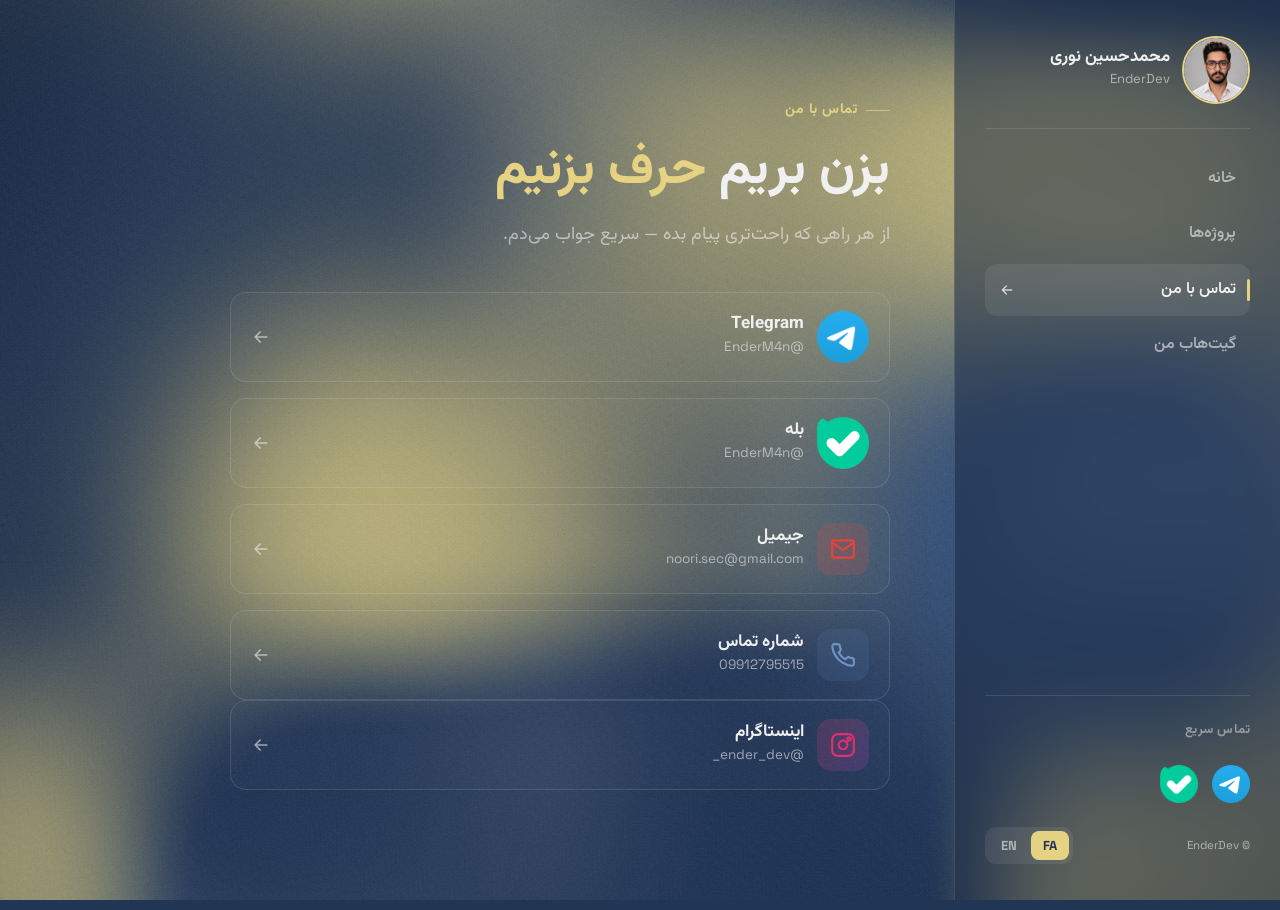
==== Contact.html @ 425d68c8 "Add files via upload" ====
<!DOCTYPE html>
<html lang="fa" dir="rtl">
<head>
<meta charset="UTF-8" />
<meta name="viewport" content="width=device-width, initial-scale=1.0" />
<meta name="author" content="Mohammad Hossein Nouri" />
<meta name="theme-color" content="#213555" />
<title>تماس با من — EnderDev</title>
<link rel="preconnect" href="https://fonts.googleapis.com" />
<link rel="preconnect" href="https://fonts.gstatic.com" crossorigin />
<link href="https://fonts.googleapis.com/css2?family=Manrope:wght@400;500;600;700&family=Space+Grotesk:wght@400;500;600;700&family=Vazirmatn:wght@300;400;500;600;700;800&display=swap" rel="stylesheet" />
<link rel="stylesheet" href="styles.css" />
</head>
<body>
<canvas id="projects-bg" aria-hidden="true"></canvas>
<div class="bg-glow"></div>

<button class="rail-fab" aria-label="menu">
  <svg viewBox="0 0 24 24" fill="none" stroke="currentColor" stroke-width="2"><path d="M4 7h16M4 12h16M4 17h16" stroke-linecap="round"/></svg>
  <span class="t" data-fa="منو" data-en="Menu">منو</span>
</button>
<div class="scrim"></div>

<div class="layout">

  <!-- ===== SIDE RAIL : right for FA, left for EN ===== -->
  <aside class="rail">
    <a class="rail-brand" href="Home.html">
      <img class="mark" src="assets/portrait.png" alt="محمدحسین نوری" />
      <span>
        <b class="t" data-fa="محمدحسین نوری" data-en="M. Hossein Nouri">محمدحسین نوری</b>
        <small>EnderDev</small>
      </span>
    </a>

    <div class="rail-divider"></div>

    <nav class="rail-nav" aria-label="primary">
      <a href="Home.html">
        <span class="t" data-fa="خانه" data-en="Home">خانه</span>
        <span class="arrow"><svg viewBox="0 0 24 24" fill="none" stroke="currentColor" stroke-width="2"><path d="M5 12h14M13 6l6 6-6 6" stroke-linecap="round" stroke-linejoin="round"/></svg></span>
      </a>
      <a href="Projects.html">
        <span class="t" data-fa="پروژه‌ها" data-en="Projects">پروژه‌ها</span>
        <span class="arrow"><svg viewBox="0 0 24 24" fill="none" stroke="currentColor" stroke-width="2"><path d="M5 12h14M13 6l6 6-6 6" stroke-linecap="round" stroke-linejoin="round"/></svg></span>
      </a>
      <a href="Contact.html" class="active">
        <span class="t" data-fa="تماس با من" data-en="Contact me">تماس با من</span>
        <span class="arrow"><svg viewBox="0 0 24 24" fill="none" stroke="currentColor" stroke-width="2"><path d="M5 12h14M13 6l6 6-6 6" stroke-linecap="round" stroke-linejoin="round"/></svg></span>
      </a>
      <a href="https://github.com/EnderM4n-Dev" target="_blank" rel="noopener" class="ext">
        <span class="t" data-fa="گیت‌هاب من" data-en="My GitHub">گیت‌هاب من</span>
      </a>
    </nav>

    <div class="rail-grow"></div>

    <div class="rail-divider"></div>
    <span class="rail-eyebrow t" data-fa="تماس سریع" data-en="Quick contact">تماس سریع</span>
    <div class="rail-logos">
      <a href="https://t.me/EnderM4n" target="_blank" rel="noopener" title="Telegram"><img src="assets/telegram.png" alt="Telegram" /></a>
      <a href="https://ble.ir/EnderM4n" target="_blank" rel="noopener" title="Bale"><img src="assets/bale.png" alt="Bale" /></a>
    </div>

    <div class="rail-foot">
      <small>© EnderDev</small>
      <span class="lang-toggle">
        <button data-lang="fa" class="on">FA</button>
        <button data-lang="en">EN</button>
      </span>
    </div>
  </aside>

  <!-- ===== CONTENT ===== -->
  <main data-screen-label="Contact">
    <div class="content">
      <section class="page contact-wrap">
        <div class="section-head reveal">
          <span class="eyebrow t" data-fa="تماس با من" data-en="Contact me">تماس با من</span>
          <h2 class="h-section">
            <span class="t" data-fa="بزن بریم" data-en="Let's">بزن بریم</span>
            <span class="hl t" data-fa="حرف بزنیم" data-en="talk">حرف بزنیم</span>
          </h2>
          <p class="section-sub t" data-fa="از هر راهی که راحت‌تری پیام بده — سریع جواب می‌دم." data-en="Reach out through whichever channel suits you — I reply fast.">از هر راهی که راحت‌تری پیام بده — سریع جواب می‌دم.</p>
        </div>

        <div class="channels-lg">
          <a class="chan lg reveal d1" href="https://t.me/EnderM4n" target="_blank" rel="noopener">
            <span class="ic logo"><img src="assets/telegram.png" alt="Telegram" /></span>
            <span class="m"><b>Telegram</b><span>@EnderM4n</span></span>
            <span class="arrow"><svg viewBox="0 0 24 24" fill="none" stroke="currentColor" stroke-width="2"><path d="M5 12h14M13 6l6 6-6 6" stroke-linecap="round" stroke-linejoin="round"/></svg></span>
          </a>
          <a class="chan lg reveal d1" href="https://ble.ir/EnderM4n" target="_blank" rel="noopener">
            <span class="ic logo"><img src="assets/bale.png" alt="Bale" /></span>
            <span class="m"><b class="t" data-fa="بله" data-en="Bale">بله</b><span>@EnderM4n</span></span>
            <span class="arrow"><svg viewBox="0 0 24 24" fill="none" stroke="currentColor" stroke-width="2"><path d="M5 12h14M13 6l6 6-6 6" stroke-linecap="round" stroke-linejoin="round"/></svg></span>
          </a>
          <a class="chan lg reveal d2" href="mailto:noori.sec@gmail.com">
            <span class="ic gmail"><svg viewBox="0 0 24 24" fill="none" stroke="currentColor" stroke-width="2"><path d="M4 4h16a2 2 0 012 2v12a2 2 0 01-2 2H4a2 2 0 01-2-2V6a2 2 0 012-2z" stroke-linecap="round" stroke-linejoin="round"/><path d="M22 6l-10 7L2 6" stroke-linecap="round" stroke-linejoin="round"/></svg></span>
            <span class="m"><b class="t" data-fa="جیمیل" data-en="Gmail">جیمیل</b><span>noori.sec@gmail.com</span></span>
            <span class="arrow"><svg viewBox="0 0 24 24" fill="none" stroke="currentColor" stroke-width="2"><path d="M5 12h14M13 6l6 6-6 6" stroke-linecap="round" stroke-linejoin="round"/></svg></span>
          </a>
          <a class="chan lg reveal d2" href="tel:+989912795515">
            <span class="ic phone"><svg viewBox="0 0 24 24" fill="none" stroke="currentColor" stroke-width="2"><path d="M22 16.92v3a2 2 0 01-2.18 2 19.79 19.79 0 01-8.63-3.07 19.5 19.5 0 01-6-6A19.79 19.79 0 012.12 4.18 2 2 0 014.11 2h3a2 2 0 012 1.72c.13.81.37 1.61.7 2.37a2 2 0 01-.45 2.11L8.09 9.91a16 16 0 006 6l1.71-1.27a2 2 0 012.11-.45c.76.33 1.56.57 2.37.7A2 2 0 0122 16.92z" stroke-linecap="round" stroke-linejoin="round"/></svg></span>
            <span class="m"><b class="t" data-fa="شماره تماس" data-en="Phone">شماره تماس</b><span>09912795515</span></span>
            <span class="arrow"><svg viewBox="0 0 24 24" fill="none" stroke="currentColor" stroke-width="2"><path d="M5 12h14M13 6l6 6-6 6" stroke-linecap="round" stroke-linejoin="round"/></svg></span>
          </a>
        </div>

          <a class="chan lg reveal d3" href="https://instagram.com/ender_dev_" target="_blank" rel="noopener">
            <span class="ic insta"><svg viewBox="0 0 24 24" fill="none" stroke="currentColor" stroke-width="2"><rect x="2" y="2" width="20" height="20" rx="5" ry="5" stroke-linecap="round" stroke-linejoin="round"/><path d="M16 11.37a4 4 0 11-7.92 1.13 4 4 0 017.92-1.13z" stroke-linecap="round" stroke-linejoin="round"/><circle cx="17.5" cy="6.5" r="1.5"/></svg></span>
            <span class="m"><b class="t" data-fa="اینستاگرام" data-en="Instagram">اینستاگرام</b><span>@ender_dev_</span></span>
            <span class="arrow"><svg viewBox="0 0 24 24" fill="none" stroke="currentColor" stroke-width="2"><path d="M5 12h14M13 6l6 6-6 6" stroke-linecap="round" stroke-linejoin="round"/></svg></span>
          </a>
        </div>
      </section>
    </div>
  </main>
</div>

<!-- ===== bottom nav (mobile only) ===== -->
<nav class="bottom-nav" aria-label="mobile navigation">
  <a href="Home.html">
    <svg viewBox="0 0 24 24" fill="none" stroke="currentColor" stroke-width="2"><path d="M3 12L12 4l9 8v8a1 1 0 01-1 1h-5v-5H9v5H4a1 1 0 01-1-1z" stroke-linecap="round" stroke-linejoin="round"/></svg>
    <span class="bn-label t" data-fa="خانه" data-en="Home">خانه</span>
  </a>
  <a href="Projects.html">
    <svg viewBox="0 0 24 24" fill="none" stroke="currentColor" stroke-width="2"><rect x="3" y="3" width="7" height="7" rx="1"/><rect x="14" y="3" width="7" height="7" rx="1"/><rect x="3" y="14" width="7" height="7" rx="1"/><rect x="14" y="14" width="7" height="7" rx="1"/></svg>
    <span class="bn-label t" data-fa="پروژه‌ها" data-en="Projects">پروژه‌ها</span>
  </a>
  <a href="Contact.html" class="active">
    <svg viewBox="0 0 24 24" fill="none" stroke="currentColor" stroke-width="2"><path d="M21 11.5a8.38 8.38 0 01-8.5 8.5 8.5 8.5 0 01-3.8-.9L3 21l1.9-5.7A8.5 8.5 0 1121 11.5z" stroke-linecap="round" stroke-linejoin="round"/></svg>
    <span class="bn-label t" data-fa="تماس" data-en="Contact">تماس</span>
  </a>
  <a href="https://github.com/EnderM4n-Dev" target="_blank" rel="noopener">
    <svg viewBox="0 0 24 24" fill="currentColor"><path d="M12 2C6.48 2 2 6.58 2 12.25c0 4.53 2.87 8.37 6.84 9.73.5.1.68-.22.68-.49 0-.24-.01-.87-.01-1.71-2.78.62-3.37-1.37-3.37-1.37-.45-1.18-1.11-1.49-1.11-1.49-.91-.64.07-.62.07-.62 1 .07 1.53 1.06 1.53 1.06.89 1.56 2.34 1.11 2.91.85.09-.66.35-1.11.63-1.36-2.22-.26-4.56-1.14-4.56-5.07 0-1.12.39-2.03 1.03-2.75-.1-.26-.45-1.3.1-2.71 0 0 .84-.27 2.75 1.05a9.4 9.4 0 015 0c1.91-1.32 2.75-1.05 2.75-1.05.55 1.41.2 2.45.1 2.71.64.72 1.03 1.63 1.03 2.75 0 3.94-2.34 4.81-4.57 5.06.36.32.68.94.68 1.9 0 1.37-.01 2.47-.01 2.81 0 .27.18.6.69.49A10.26 10.26 0 0022 12.25C22 6.58 17.52 2 12 2z"/></svg>
    <span class="bn-label">GitHub</span>
  </a>
  <button class="bn-lang" onclick="(function(){var l=document.documentElement.lang==='fa'?'en':'fa';document.querySelectorAll('.lang-toggle button[data-lang='+l+']').forEach(function(b){b.click();});})()">
    <svg viewBox="0 0 24 24" fill="none" stroke="currentColor" stroke-width="2"><circle cx="12" cy="12" r="10"/><path d="M2 12h20M12 2a15 15 0 010 20M12 2a15 15 0 000 20" stroke-linecap="round"/></svg>
    <span class="t" data-fa="EN" data-en="FA">EN</span>
  </button>
</nav>

<script src="image-slot.js"></script>
<script src="app.js"></script>
<script src="projects-bg.js"></script>
</body>
</html>
---- styles.css ----
/* ===== EnderM4n-Dev Portfolio — Mohammad Hossein Nouri =====
   Multi-page layout per sketch: vertical side RAIL (menu — right for FA,
   left for EN) + content column. Pages: Home (text-only hero + showcase),
   Projects, Contact. GitHub is an external link.
   Palette: navy #213555 · blue #4F709C · gold #E5D283 · light #F0F0F1 */

:root {
  --navy: #213555;
  --navy-deep: #1a2a45;
  --navy-soft: #28406a;
  --blue: #4F709C;
  --blue-bright: #7194c4;
  --gold: #E5D283;
  --light: #F0F0F1;
  --muted: rgba(240, 240, 241, 0.6);
  --faint: rgba(240, 240, 241, 0.08);
  --line: rgba(240, 240, 241, 0.12);
  --radius: 18px;
  --ease: cubic-bezier(0.22, 1, 0.36, 1);
  --rail: 326px;
}

* { box-sizing: border-box; margin: 0; padding: 0; }
html { scroll-behavior: smooth; }

body {
  background: var(--navy);
  color: var(--light);
  font-family: 'Manrope', 'Vazirmatn', system-ui, sans-serif;
  line-height: 1.65;
  -webkit-font-smoothing: antialiased;
  overflow-x: hidden;
}
html[lang="fa"] body { font-family: 'Vazirmatn', system-ui, sans-serif; }

h1, h2, h3 { font-family: 'Space Grotesk', sans-serif; }
html[lang="fa"] h1,
html[lang="fa"] h2,
html[lang="fa"] h3,
html[lang="fa"] .rail-nav a,
html[lang="fa"] .rail-eyebrow,
html[lang="fa"] .btn,
html[lang="fa"] .eyebrow,
html[lang="fa"] .hero-badge,
html[lang="fa"] .card-body h3,
html[lang="fa"] .chan .m b,
html[lang="fa"] .show-item figcaption b { font-family: 'Vazirmatn', sans-serif; }

a { color: inherit; text-decoration: none; }
img { display: block; max-width: 100%; }

/* faint ambient field, far behind content */
.bg-glow {
  position: fixed; z-index: 0; pointer-events: none;
  width: 55vw; height: 55vw; border-radius: 50%;
  background: radial-gradient(circle, rgba(79,112,156,0.18), transparent 65%);
  top: -16vw; inset-inline-start: -12vw; filter: blur(6px);
}

/* ===== layout: rail + content ===== */
/* projects page WebGL mesh-gradient background */
#projects-bg {
  position: fixed; inset: 0; z-index: 0; pointer-events: none;
  width: 100vw; height: 100vh; display: block;
}
#projects-bg + .bg-glow { display: none; } /* avoid the orange-tinted blob over the shader */
.layout { position: relative; z-index: 1; display: grid; grid-template-columns: var(--rail) minmax(0, 1fr); align-items: start; }

/* ---- the side rail (sticky: moves with scroll, per sketch) ---- */
.rail {
  position: sticky; top: 0; height: 100vh; overflow-y: auto;
  display: flex; flex-direction: column; gap: 24px;
  padding: 36px 30px;
  border-inline-end: 1px solid var(--line);
  background: rgba(26, 42, 69, 0.55);
  backdrop-filter: blur(12px);
}
.rail::-webkit-scrollbar { width: 6px; }
.rail::-webkit-scrollbar-thumb { background: var(--line); border-radius: 6px; }

.rail-brand { display: flex; align-items: center; gap: 12px; }
.rail-brand .mark {
  width: 68px; height: 68px; border-radius: 50%; flex: none;
  object-fit: cover; border: 2.5px solid var(--gold);
  transition: transform .3s var(--ease), border-color .3s;
}
.rail-brand:hover .mark { transform: scale(1.06); border-color: var(--blue-bright); }

/* quick-contact: just two logo icons side by side */
.rail-logos { display: flex; gap: 14px; align-items: center; }
.rail-logos a { display: block; width: 38px; height: 38px; border-radius: 10px; overflow: hidden; transition: transform .25s var(--ease), box-shadow .25s; }
.rail-logos a:hover { transform: translateY(-3px); box-shadow: 0 8px 20px -8px rgba(0,0,0,.4); }
.rail-logos a img { width: 100%; height: 100%; object-fit: cover; border-radius: 10px; }
.rail-brand b { display: block; font-weight: 700; font-size: 17px; line-height: 1.2; white-space: nowrap; }
.rail-brand small { color: var(--muted); font-size: 13px; font-family: 'Space Grotesk', monospace; }

.rail-eyebrow {
  font-size: 12px; font-weight: 700; letter-spacing: 2px; text-transform: uppercase;
  color: var(--muted); opacity: .8;
}
html[lang="fa"] .rail-eyebrow { letter-spacing: .5px; text-transform: none; font-size: 13px; }

.rail-nav { display: flex; flex-direction: column; gap: 3px; }
.rail-nav a {
  display: flex; align-items: center; gap: 13px; position: relative;
  padding: 13px 14px; border-radius: 12px; color: var(--muted);
  font-weight: 600; font-size: 16px; transition: color .25s, background .25s;
}
.rail-nav a .ix { display: none; }
.rail-nav a .arrow { margin-inline-start: auto; opacity: 0; transition: opacity .25s; }
.rail-nav a .arrow svg { width: 16px; height: 16px; display: block; }
html[lang="fa"] .rail-nav a .arrow svg { transform: scaleX(-1); }
.rail-nav a:hover, .rail-nav a.active { color: var(--light); background: var(--faint); }
.rail-nav a:hover .arrow, .rail-nav a.active .arrow { opacity: .8; }
.rail-nav a.active::before {
  content: ""; position: absolute; inset-inline-start: 0; top: 50%; transform: translateY(-50%);
  width: 3px; height: 22px; background: var(--gold); border-radius: 3px;
}
.rail-nav a.ext .ix { color: var(--blue-bright); }

.rail-divider { height: 1px; background: var(--line); flex: none; }
.rail-grow { flex: 1 1 auto; min-height: 10px; }

/* compact contact rows inside the rail */
.rail-contact { display: grid; gap: 10px; }
.chan {
  display: flex; align-items: center; gap: 13px; padding: 11px 13px;
  border: 1px solid var(--line); border-radius: 13px; background: rgba(240,240,241,.02);
  transition: transform .28s var(--ease), border-color .28s, background .28s;
}
.chan:hover { border-color: var(--blue-bright); background: var(--faint); transform: translateX(5px); }
html[lang="fa"] .chan:hover { transform: translateX(-5px); }
.chan .ic { width: 38px; height: 38px; border-radius: 11px; display: grid; place-items: center; flex: none; }
.chan .ic svg { width: 20px; height: 20px; }
.chan.tg .ic { background: rgba(79,112,156,.25); color: var(--blue-bright); }
.chan.ble .ic { background: rgba(229,210,131,.18); color: var(--gold); }
.chan .m b { display: block; font-weight: 700; font-size: 14.5px; line-height: 1.3; }
.chan .m span { color: var(--muted); font-size: 12px; font-family: 'Space Grotesk', monospace; }

.rail-foot { display: flex; align-items: center; justify-content: space-between; gap: 12px; }
.rail-foot small { color: var(--muted); font-size: 11.5px; font-family: 'Space Grotesk', monospace; }
.lang-toggle { display: inline-flex; padding: 4px; border-radius: 11px; background: var(--faint); gap: 2px; }
.lang-toggle button {
  border: 0; background: transparent; color: var(--muted); cursor: pointer;
  font-family: 'Space Grotesk', sans-serif; font-weight: 700; font-size: 13px;
  padding: 6px 12px; border-radius: 8px; transition: .25s;
}
.lang-toggle button.on { background: var(--gold); color: var(--navy); }

/* ===== content column ===== */
main { min-width: 0; position: relative; z-index: 1; }
.content { padding: 0 clamp(26px, 5vw, 84px); }

.eyebrow {
  display: inline-flex; align-items: center; gap: 9px;
  font-size: 13px; font-weight: 700; letter-spacing: 1.5px; text-transform: uppercase; color: var(--gold);
}
html[lang="fa"] .eyebrow { letter-spacing: .5px; text-transform: none; font-size: 14px; }
.eyebrow::before { content: ""; width: 24px; height: 1.5px; background: var(--gold); opacity: .7; }
.h-section { font-size: clamp(32px, 4.6vw, 52px); font-weight: 700; line-height: 1.06; letter-spacing: -1px; }
html[lang="fa"] .h-section { letter-spacing: 0; line-height: 1.28; }
.hl { color: var(--gold); }
.section-head { display: flex; flex-direction: column; gap: 16px; margin-bottom: 42px; }
.section-sub { color: var(--muted); max-width: 56ch; font-size: clamp(16px, 1.5vw, 18px); }

.btn {
  display: inline-flex; align-items: center; justify-content: center; gap: 10px; cursor: pointer;
  padding: 15px 26px; border-radius: 13px; font-family: inherit;
  font-weight: 700; font-size: 15.5px; border: 1px solid transparent;
  transition: transform .25s var(--ease), box-shadow .25s, background .25s, border-color .25s;
}
.btn svg { width: 17px; height: 17px; }
html[lang="fa"] .btn .flip { transform: scaleX(-1); }
.btn-gold { background: var(--gold); color: var(--navy); }
.btn-gold:hover { transform: translateY(-3px); box-shadow: 0 16px 32px -12px rgba(229,210,131,.55); }
/* magnetic button: JS drives transform; keep transition smooth */
.btn.magnet { transition: transform .3s var(--ease), box-shadow .25s; will-change: transform; }
.btn.magnet span { display: inline-block; transition: transform .3s var(--ease); }
.btn-ghost { border-color: var(--line); color: var(--light); background: rgba(240,240,241,.02); }
.btn-ghost:hover { border-color: var(--blue-bright); background: var(--faint); transform: translateY(-3px); }

/* ---- HOME: intro loader ---- */
#intro {
  position: fixed; inset: 0; z-index: 999; display: grid; place-items: center;
  background: var(--navy-deep); transition: opacity .8s var(--ease), visibility .8s;
}
#intro.out { opacity: 0; visibility: hidden; }
#intro-type {
  font-family: 'Space Grotesk', monospace; font-size: clamp(38px, 7vw, 72px);
  font-weight: 700; letter-spacing: -2px; color: var(--light); direction: ltr;
}
#intro-type::after {
  content: ""; display: inline-block; width: .55ch; height: 1.05em;
  background: var(--gold); margin-inline-start: 6px; vertical-align: text-bottom;
  animation: blink 0.85s steps(1) infinite;
}
@keyframes blink { 50% { opacity: 0; } }
@media (prefers-reduced-motion: reduce) { #intro { display: none; } }

/* ---- HOME: hero (text only) ---- */
.hero { min-height: 92vh; display: flex; flex-direction: column; justify-content: center; padding-block: clamp(70px, 12vh, 130px) clamp(50px, 8vh, 90px); position: relative; }
#hero-net { position: absolute; inset: 0; z-index: 0; pointer-events: none; }
.hero > *:not(#hero-net) { position: relative; z-index: 1; }
.hero-badge {
  display: inline-flex; align-items: center; gap: 10px; align-self: flex-start;
  padding: 7px 15px 7px 8px; border-radius: 100px; margin-bottom: 30px;
  background: var(--faint); border: 1px solid var(--line); font-size: 14px; color: var(--muted);
}
html[lang="fa"] .hero-badge { padding: 7px 8px 7px 15px; }
.hero-badge .pill {
  display: inline-flex; align-items: center; gap: 7px;
  background: rgba(229,210,131,.16); color: var(--gold); font-weight: 700; font-size: 12.5px;
  padding: 4px 11px; border-radius: 100px;
}
.hero-badge .pill::before { content: ""; width: 7px; height: 7px; border-radius: 50%; background: var(--gold); animation: pulse 2.4s infinite; }
@keyframes pulse { 0%{box-shadow:0 0 0 0 rgba(229,210,131,.55)} 70%{box-shadow:0 0 0 8px rgba(229,210,131,0)} 100%{box-shadow:0 0 0 0 rgba(229,210,131,0)} }

.hero h1 { font-size: clamp(44px, 6.4vw, 88px); line-height: 1.04; letter-spacing: -2.5px; font-weight: 700; max-width: 17ch; }
html[lang="fa"] .hero h1 { letter-spacing: -1px; line-height: 1.22; }
.hero .lead { color: var(--muted); font-size: clamp(17px, 1.7vw, 21px); max-width: 52ch; margin-top: 28px; }

/* water-ripple hero words */
.hero-ripple .rl {
  display: inline-block; will-change: transform;
  font-family: inherit; font-size: inherit;
  font-weight: inherit; line-height: inherit;
  transition: transform .55s cubic-bezier(.34, 1.56, .64, 1);
}
.hero-ripple.rippling .rl { transition: transform .08s linear; }
.hero-cta { margin-top: 40px; }

/* ---- HOME: showcase (images + captions) ---- */
.showcase { padding-block: clamp(40px, 7vw, 90px) clamp(70px, 10vw, 120px); border-top: 1px solid var(--line); }
.show-grid { display: grid; grid-template-columns: 1fr; gap: 26px; }
.show-item { display: flex; flex-direction: column; gap: 0; border: 1px solid var(--line); border-radius: var(--radius); overflow: hidden; background: rgba(26,42,69,.4); transition: transform .4s var(--ease), border-color .4s, box-shadow .4s; }
.show-item:hover { transform: translateY(-6px); border-color: rgba(113,148,196,.55); box-shadow: 0 28px 56px -26px rgba(0,0,0,.6); }
.show-item.wide { grid-column: 1 / -1; }
.show-item image-slot { display: block; width: 100%; aspect-ratio: 4 / 3; background: linear-gradient(160deg, var(--navy-soft), var(--navy-deep)); border-bottom: 1px solid var(--line); }
.show-item.wide image-slot { aspect-ratio: 16 / 9; }
.show-item figcaption { display: flex; align-items: center; gap: 14px; padding: 18px 22px; }
.show-item figcaption b { font-size: 16px; font-weight: 700; }
.show-item figcaption span { color: var(--muted); font-size: 14px; }
.show-item figcaption .go { margin-inline-start: auto; color: var(--muted); flex: none; transition: color .25s, transform .25s; }
.show-item figcaption .go svg { width: 18px; height: 18px; display: block; }
html[lang="fa"] .show-item figcaption .go svg { transform: scaleX(-1); }
.show-item:hover figcaption .go { color: var(--gold); }

/* ---- PROJECTS page ---- */
.page { padding-block: clamp(70px, 11vh, 120px) clamp(70px, 10vw, 120px); min-height: 100vh; }
.proj-grid { display: grid; grid-template-columns: repeat(auto-fit, minmax(330px, 1fr)); gap: 24px; }
.card {
  border: 1px solid var(--line); border-radius: var(--radius); overflow: hidden;
  background: rgba(26,42,69,.55); backdrop-filter: blur(8px);
  transition: transform .4s var(--ease), border-color .4s, box-shadow .4s;
}
.card:hover { transform: translateY(-8px); border-color: rgba(113,148,196,.6); box-shadow: 0 30px 60px -28px rgba(0,0,0,.6); }
.card image-slot { display: block; width: 100%; aspect-ratio: 16 / 9; background: linear-gradient(160deg, var(--navy-soft), var(--navy-deep)); border-bottom: 1px solid var(--line); }
.card-body { padding: 24px; }
.card-body h3 { font-size: 22px; font-weight: 700; }
.card-body .desc { color: var(--muted); font-size: 15px; margin-top: 8px; }
.skills-label { font-size: 12.5px; color: var(--muted); margin-top: 20px; }
.skills { display: flex; flex-wrap: wrap; gap: 8px; margin-top: 9px; }
.skill { font-size: 12.5px; font-weight: 600; padding: 5px 11px; border-radius: 8px; background: var(--faint); color: var(--blue-bright); border: 1px solid var(--line); }
.skill.ph { color: var(--muted); border-style: dashed; }
.card-foot { display: flex; align-items: center; gap: 12px; margin-top: 22px; padding-top: 18px; border-top: 1px solid var(--line); }
.gh-link { display: inline-flex; align-items: center; gap: 8px; font-weight: 700; font-size: 14px; color: var(--light); transition: color .25s; }
.gh-link svg { width: 17px; flex: none; }
.gh-link:hover { color: var(--gold); }

/* ---- CONTACT page ---- */
.contact-wrap { max-width: 660px; }
.channels-lg { display: grid; gap: 16px; margin-top: 38px; }
.chan.lg { padding: 18px 20px; border-radius: 16px; }
.chan.lg .ic { width: 52px; height: 52px; border-radius: 14px; }
.chan.lg .ic svg { width: 26px; height: 26px; }
.chan .ic.logo { background: transparent; border: 0; }
.chan .ic.logo img { width: 100%; height: 100%; object-fit: contain; border-radius: 10px; }
.chan .ic.gmail { background: rgba(229,77,66,.18); color: #ea4335; }
.chan .ic.phone { background: rgba(79,112,156,.22); color: var(--blue-bright); }
.chan .ic.insta { background: linear-gradient(135deg, rgba(228,64,95,.2), rgba(181,70,208,.2)); color: #e1306c; }
.chan.lg .m b { font-size: 17px; }
.chan.lg .m span { font-size: 13.5px; }
.chan .arrow { margin-inline-start: auto; color: var(--muted); transition: color .3s; flex: none; }
.chan .arrow svg { width: 20px; height: 20px; display: block; }
html[lang="fa"] .chan .arrow svg { transform: scaleX(-1); }
.chan:hover .arrow { color: var(--gold); }
.send-cta { margin-top: 34px; display: flex; flex-direction: column; gap: 12px; align-items: flex-start; }
.send-note { color: var(--muted); font-size: 13.5px; }

/* ===== medium screens ===== */
@media (max-width: 1200px) { :root { --rail: 290px; } }
@media (max-width: 1000px) { :root { --rail: 260px; } .rail { padding: 28px 20px; gap: 18px; } }

/* ===== bottom nav bar (mobile only) ===== */
.bottom-nav {
  display: none;
  position: fixed; bottom: 0; left: 0; right: 0; z-index: 100;
  height: 64px;
  background: rgba(18,28,50,.96);
  backdrop-filter: blur(16px);
  border-top: 1px solid var(--line);
  padding: 0 8px env(safe-area-inset-bottom, 8px);
  align-items: center; justify-content: space-around;
}
.bottom-nav a {
  display: flex; flex-direction: column; align-items: center; gap: 4px;
  padding: 8px 12px; border-radius: 10px; flex: 1;
  color: var(--muted); font-weight: 600; font-size: 11px;
  transition: color .2s, background .2s;
  min-height: 48px; justify-content: center;
}
html[lang="fa"] .bottom-nav a { font-family: 'Vazirmatn', sans-serif; }
.bottom-nav a svg { width: 22px; height: 22px; flex: none; }
.bottom-nav a.active { color: var(--gold); }
.bottom-nav a:hover { color: var(--light); background: var(--faint); }
.bottom-nav a .bn-label { line-height: 1; }
.bn-lang {
  display: flex; flex-direction: column; align-items: center; justify-content: center;
  gap: 4px; padding: 8px 10px; border-radius: 10px; flex: 1;
  background: none; border: none; cursor: pointer;
  color: var(--muted); font-weight: 700; font-size: 13px;
  font-family: 'Space Grotesk', sans-serif;
  min-height: 48px; transition: color .2s, background .2s;
}
.bn-lang span { font-size: 11px; line-height: 1; }
.bn-lang svg { width: 22px; height: 22px; }
.bn-lang:hover { color: var(--light); background: var(--faint); }

/* hide old hamburger/scrim on all sizes */
.rail-fab, .scrim { display: none !important; }

@media (max-width: 860px) {
  .bottom-nav { display: flex; }
  .layout { grid-template-columns: 1fr; }
  .rail { display: none; }
  .content { padding-inline: clamp(18px, 5vw, 40px); }

  main { padding-bottom: calc(64px + env(safe-area-inset-bottom, 8px)); }

  /* Hero */
  .hero { min-height: 100svh; padding-top: 56px; padding-bottom: 24px; }
  .hero h1 { font-size: clamp(32px, 9vw, 52px); letter-spacing: -1px; }
  html[lang="fa"] .hero h1 { font-size: clamp(28px, 8.5vw, 48px); letter-spacing: 0; line-height: 1.3; }
  .hero .lead { font-size: 16px; margin-top: 20px; }
  .hero-cta { margin-top: 30px; }
  .hero-cta .btn { width: 100%; justify-content: center; font-size: 16px; padding: 16px 20px; }

  /* Showcase */
  .show-grid { grid-template-columns: 1fr; gap: 18px; }
  .show-item img { aspect-ratio: 16 / 9 !important; }

  /* Projects */
  .proj-grid { grid-template-columns: 1fr; gap: 18px; }
  .page { padding-block: 40px 60px; }

  /* Contact */
  .contact-wrap { max-width: 100%; }
  .channels-lg { gap: 12px; margin-top: 28px; }
  .send-cta { align-items: stretch; }
  .send-cta .btn { width: 100%; justify-content: center; }

  /* Section */
  .section-head { margin-bottom: 28px; }
  .h-section { font-size: clamp(26px, 7.5vw, 42px); }
}

/* ===== very small screens ===== */
@media (max-width: 380px) {
  .content { padding-inline: 14px; }
  .hero h1 { font-size: 26px; }
  html[lang="fa"] .hero h1 { font-size: 24px; }
  .hero-badge { font-size: 12px; }
  .bottom-nav a { font-size: 10px; padding: 6px 8px; }
  .bottom-nav a svg { width: 20px; height: 20px; }
}

/* ===== LIGHT THEME OVERRIDES ===== */
[data-theme="light"] {
  --muted: rgba(33,53,85,.55);
  --faint: rgba(33,53,85,.06);
  --line:  rgba(33,53,85,.14);
  --gold:  #E5D283;          /* decorative gold stays */
  
  --text:  #213555;
  color-scheme: light;
}
[data-theme="light"] body {
  background: #F0F0F1;
  color: #213555;
}
/* glow — subtler on light */
[data-theme="light"] .bg-glow {
  background: radial-gradient(circle, rgba(79,112,156,.12), transparent 65%);
}
/* intro */
[data-theme="light"] #intro { background: #F0F0F1; }
[data-theme="light"] #intro-type { color: #213555; }

/* rail */
[data-theme="light"] .rail {
  background: rgba(226,230,236,.9);
  border-inline-end-color: rgba(33,53,85,.14);
}
[data-theme="light"] .rail-brand small { color: rgba(33,53,85,.5); }
[data-theme="light"] .rail-eyebrow { color: rgba(33,53,85,.5); }
[data-theme="light"] .rail-divider { background: rgba(33,53,85,.14); }
[data-theme="light"] .rail-foot small { color: rgba(33,53,85,.45); }
[data-theme="light"] .rail-nav a { color: rgba(33,53,85,.55); }
[data-theme="light"] .rail-nav a:hover,
[data-theme="light"] .rail-nav a.active { color: #213555; background: rgba(33,53,85,.08); }
[data-theme="light"] .rail-nav a.active::before { background: #4F709C; }

/* lang toggle */
[data-theme="light"] .lang-toggle { background: rgba(33,53,85,.09); }
[data-theme="light"] .lang-toggle button { color: rgba(33,53,85,.55); }
[data-theme="light"] .lang-toggle button.on { background: #213555; color: #F0F0F1; }

/* theme toggle button */
[data-theme="light"] .theme-btn { color: rgba(33,53,85,.6); background: rgba(33,53,85,.07); }
[data-theme="light"] .theme-btn:hover { background: rgba(33,53,85,.13); color: #213555; }

/* channels */
[data-theme="light"] .chan {
  background: rgba(33,53,85,.03);
  border-color: rgba(33,53,85,.14);
}
[data-theme="light"] .chan:hover { background: rgba(33,53,85,.07); border-color: var(--blue); }
[data-theme="light"] .chan .m span { color: rgba(33,53,85,.5); }

/* accent text on light bg — palette blue */
[data-theme="light"] .hl         { color: #4F709C; }
[data-theme="light"] .eyebrow    { color: #4F709C; }
[data-theme="light"] .eyebrow::before { background: #4F709C; }
[data-theme="light"] .hero-badge .pill { color: #4F709C; background: rgba(79,112,156,.14); }
[data-theme="light"] .hero-badge .pill::before { background: #4F709C; }
[data-theme="light"] .rail-nav a.active::before { background: #4F709C; }
[data-theme="light"] .lang-toggle button.on { background: #213555; color: #F0F0F1; }
[data-theme="light"] .show-item figcaption .go:hover,
[data-theme="light"] .show-item:hover figcaption .go { color: #4F709C; }
[data-theme="light"] .skill { color: var(--blue); }

/* hero badge */
[data-theme="light"] .hero-badge {
  background: rgba(33,53,85,.06);
  border-color: rgba(33,53,85,.15);
  color: rgba(33,53,85,.6);
}

/* cards */
[data-theme="light"] .card,
[data-theme="light"] .show-item {
  background: rgba(255,255,255,.8);
  border-color: rgba(33,53,85,.13);
  box-shadow: 0 2px 12px -4px rgba(33,53,85,.08);
}
[data-theme="light"] .card:hover,
[data-theme="light"] .show-item:hover {
  border-color: var(--blue);
  box-shadow: 0 20px 48px -20px rgba(33,53,85,.22);
}
[data-theme="light"] .card-body .desc  { color: rgba(33,53,85,.6); }
[data-theme="light"] .skills-label     { color: rgba(33,53,85,.5); }
[data-theme="light"] .skill { background: rgba(33,53,85,.07); border-color: rgba(33,53,85,.14); }
[data-theme="light"] .card-foot { border-top-color: rgba(33,53,85,.12); }
[data-theme="light"] .gh-link { color: #213555; }
[data-theme="light"] .gh-link:hover { color: #4F709C; }

/* section borders */
[data-theme="light"] .showcase,
[data-theme="light"] .about,
[data-theme="light"] .projects { border-top-color: rgba(33,53,85,.12); }
[data-theme="light"] .show-item figcaption b { color: #213555; }
[data-theme="light"] .show-item figcaption span { color: rgba(33,53,85,.55); }

/* buttons */
[data-theme="light"] .btn-ghost {
  color: #213555;
  border-color: rgba(33,53,85,.2);
  background: rgba(33,53,85,.04);
}
[data-theme="light"] .btn-ghost:hover {
  background: rgba(33,53,85,.08);
  border-color: var(--blue);
}
[data-theme="light"] .btn-gold { background: var(--gold); color: #213555; }
[data-theme="light"] .btn-gold:hover { box-shadow: 0 16px 32px -12px rgba(229,210,131,.6); }

/* bottom nav */
[data-theme="light"] .bottom-nav {
  background: rgba(226,230,236,.96);
  border-top-color: rgba(33,53,85,.13);
}
[data-theme="light"] .bottom-nav a { color: rgba(33,53,85,.5); }
[data-theme="light"] .bottom-nav a.active { color: #213555; }
[data-theme="light"] .bn-lang { color: rgba(33,53,85,.5); }
[data-theme="light"] .bn-lang:hover { color: #213555; background: rgba(33,53,85,.07); }

/* contact page */
[data-theme="light"] .section-sub { color: rgba(33,53,85,.6); }
[data-theme="light"] .send-note { color: rgba(33,53,85,.5); }
[data-theme="light"] .chan .arrow { color: rgba(33,53,85,.4); }
[data-theme="light"] .chan:hover .arrow { color: #4F709C; }

 transform: translateY(24px); transition: opacity .8s var(--ease), transform .8s var(--ease); }
.reveal.in { opacity: 1; transform: none; }
/* showcase images: stronger motion, replays in both scroll directions */
.show-item.reveal { transform: translateY(48px) scale(.965); transition: opacity .9s var(--ease), transform .9s var(--ease); }
.show-item.reveal.in { transform: none; }
.reveal.d1 { transition-delay: .08s; }
.reveal.d2 { transition-delay: .16s; }
.reveal.d3 { transition-delay: .24s; }
@media (prefers-reduced-motion: reduce) {
  .reveal { opacity: 1; transform: none; transition: none; }
  html { scroll-behavior: auto; }
}
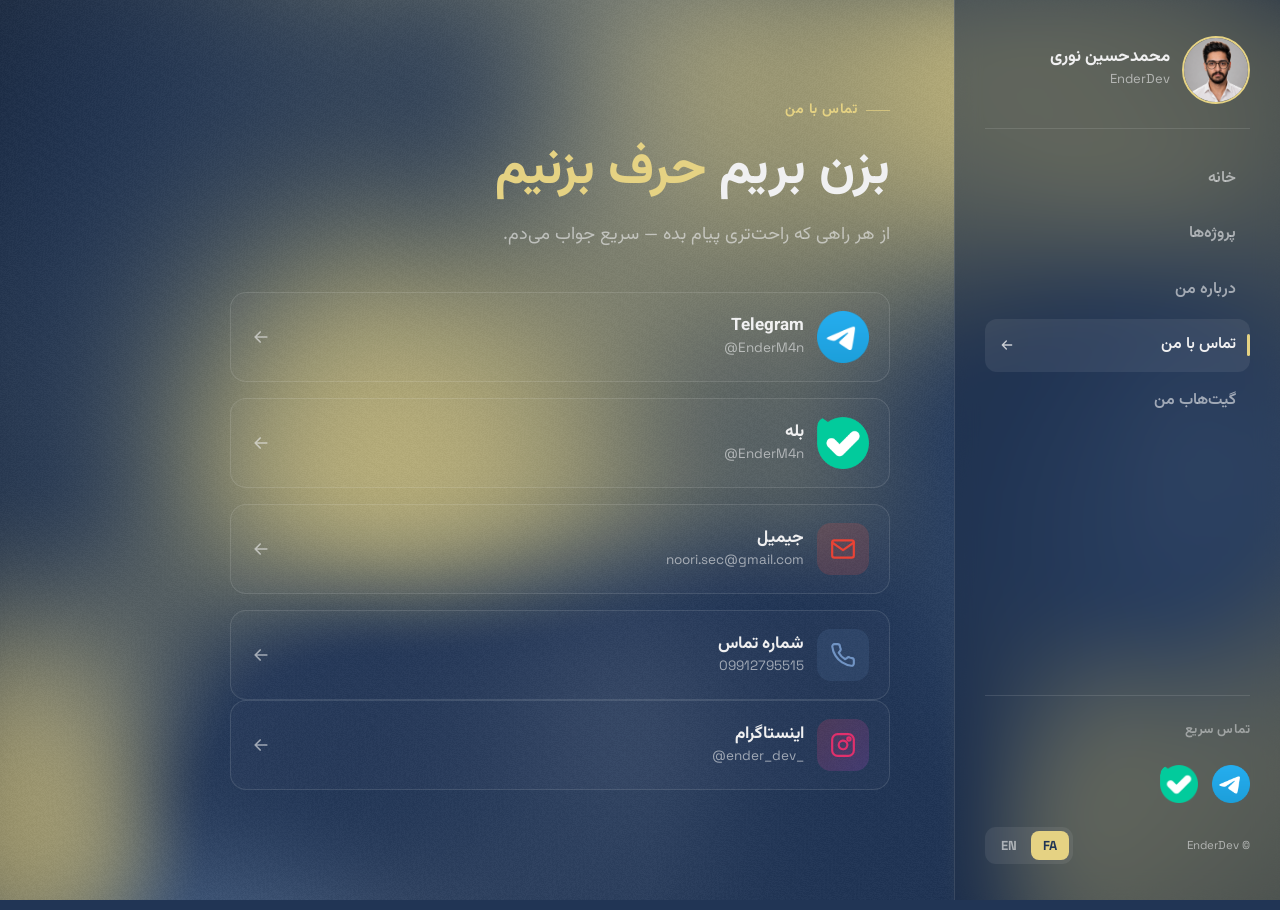
==== commit 0fa6d1a2: "Add files via upload" ====
--- a/Contact.html
+++ b/Contact.html
@@ -10,6 +10,7 @@
 <link rel="preconnect" href="https://fonts.gstatic.com" crossorigin />
 <link href="https://fonts.googleapis.com/css2?family=Manrope:wght@400;500;600;700&family=Space+Grotesk:wght@400;500;600;700&family=Vazirmatn:wght@300;400;500;600;700;800&display=swap" rel="stylesheet" />
 <link rel="stylesheet" href="styles.css" />
+<script src="palette.js"></script>
 </head>
 <body>
 <canvas id="projects-bg" aria-hidden="true"></canvas>
@@ -42,6 +43,10 @@
       </a>
       <a href="Projects.html">
         <span class="t" data-fa="پروژه‌ها" data-en="Projects">پروژه‌ها</span>
+        <span class="arrow"><svg viewBox="0 0 24 24" fill="none" stroke="currentColor" stroke-width="2"><path d="M5 12h14M13 6l6 6-6 6" stroke-linecap="round" stroke-linejoin="round"/></svg></span>
+      </a>
+      <a href="About.html">
+        <span class="t" data-fa="درباره من" data-en="About me">درباره من</span>
         <span class="arrow"><svg viewBox="0 0 24 24" fill="none" stroke="currentColor" stroke-width="2"><path d="M5 12h14M13 6l6 6-6 6" stroke-linecap="round" stroke-linejoin="round"/></svg></span>
       </a>
       <a href="Contact.html" class="active">
@@ -128,6 +133,10 @@
     <svg viewBox="0 0 24 24" fill="none" stroke="currentColor" stroke-width="2"><rect x="3" y="3" width="7" height="7" rx="1"/><rect x="14" y="3" width="7" height="7" rx="1"/><rect x="3" y="14" width="7" height="7" rx="1"/><rect x="14" y="14" width="7" height="7" rx="1"/></svg>
     <span class="bn-label t" data-fa="پروژه‌ها" data-en="Projects">پروژه‌ها</span>
   </a>
+  <a href="About.html">
+    <svg viewBox="0 0 24 24" fill="none" stroke="currentColor" stroke-width="2"><circle cx="12" cy="8" r="4"/><path d="M4 21v-1a7 7 0 0114 0v1" stroke-linecap="round" stroke-linejoin="round"/></svg>
+    <span class="bn-label t" data-fa="درباره" data-en="About">درباره</span>
+  </a>
   <a href="Contact.html" class="active">
     <svg viewBox="0 0 24 24" fill="none" stroke="currentColor" stroke-width="2"><path d="M21 11.5a8.38 8.38 0 01-8.5 8.5 8.5 8.5 0 01-3.8-.9L3 21l1.9-5.7A8.5 8.5 0 1121 11.5z" stroke-linecap="round" stroke-linejoin="round"/></svg>
     <span class="bn-label t" data-fa="تماس" data-en="Contact">تماس</span>
@@ -142,7 +151,6 @@
   </button>
 </nav>
 
-<script src="image-slot.js"></script>
 <script src="app.js"></script>
 <script src="projects-bg.js"></script>
 </body>
--- a/styles.css
+++ b/styles.css
@@ -18,6 +18,7 @@
   --radius: 18px;
   --ease: cubic-bezier(0.22, 1, 0.36, 1);
   --rail: 326px;
+
 }
 
 * { box-sizing: border-box; margin: 0; padding: 0; }
@@ -135,7 +136,8 @@
 .chan.tg .ic { background: rgba(79,112,156,.25); color: var(--blue-bright); }
 .chan.ble .ic { background: rgba(229,210,131,.18); color: var(--gold); }
 .chan .m b { display: block; font-weight: 700; font-size: 14.5px; line-height: 1.3; }
-.chan .m span { color: var(--muted); font-size: 12px; font-family: 'Space Grotesk', monospace; }
+.chan .m span { color: var(--muted); font-size: 12px; font-family: 'Space Grotesk', monospace; direction: ltr; unicode-bidi: plaintext; display: block; }
+html[dir="rtl"] .chan .m span { text-align: right; }
 
 .rail-foot { display: flex; align-items: center; justify-content: space-between; gap: 12px; }
 .rail-foot small { color: var(--muted); font-size: 11.5px; font-family: 'Space Grotesk', monospace; }
@@ -247,7 +249,7 @@
 
 /* ---- PROJECTS page ---- */
 .page { padding-block: clamp(70px, 11vh, 120px) clamp(70px, 10vw, 120px); min-height: 100vh; }
-.proj-grid { display: grid; grid-template-columns: repeat(auto-fit, minmax(330px, 1fr)); gap: 24px; }
+.proj-grid { display: grid; grid-template-columns: 1fr; gap: 32px; max-width: 980px; margin: 0 auto; }
 .card {
   border: 1px solid var(--line); border-radius: var(--radius); overflow: hidden;
   background: rgba(26,42,69,.55); backdrop-filter: blur(8px);
@@ -255,12 +257,98 @@
 }
 .card:hover { transform: translateY(-8px); border-color: rgba(113,148,196,.6); box-shadow: 0 30px 60px -28px rgba(0,0,0,.6); }
 .card image-slot { display: block; width: 100%; aspect-ratio: 16 / 9; background: linear-gradient(160deg, var(--navy-soft), var(--navy-deep)); border-bottom: 1px solid var(--line); }
+
+/* ===== project gallery (single-column cards) ===== */
+.gallery { display: grid; grid-template-columns: 1fr 96px; gap: 14px; padding: 14px; background: rgba(20,30,50,.45); border-bottom: 1px solid var(--line); }
+.gal-main {
+  position: relative; border-radius: 12px; overflow: hidden;
+  aspect-ratio: 16 / 9; background: var(--navy-deep);
+}
+.gal-main img {
+  width: 100%; height: 100%; object-fit: cover; cursor: zoom-in;
+  transition: opacity .25s var(--ease);
+}
+.gal-nav {
+  position: absolute; top: 50%; transform: translateY(-50%);
+  width: 38px; height: 38px; border-radius: 50%; border: 0;
+  background: rgba(33,53,85,.85); backdrop-filter: blur(8px);
+  color: var(--light); cursor: pointer; display: grid; place-items: center;
+  opacity: 0; transition: opacity .25s, background .25s;
+}
+.gal-main:hover .gal-nav { opacity: 1; }
+.gal-nav:hover { background: var(--gold); color: var(--navy); }
+.gal-nav svg { width: 20px; height: 20px; }
+.gal-nav.prev { left: 10px; }
+.gal-nav.next { right: 10px; }
+html[dir="rtl"] .gal-nav.prev svg, html[dir="rtl"] .gal-nav.next svg { transform: scaleX(-1); }
+.gal-zoom-hint {
+  position: absolute; top: 10px; inset-inline-end: 10px;
+  width: 34px; height: 34px; border-radius: 50%;
+  background: rgba(33,53,85,.85); color: var(--gold);
+  display: grid; place-items: center; cursor: pointer;
+  opacity: 0; transition: opacity .25s, background .25s;
+}
+.gal-main:hover .gal-zoom-hint { opacity: 1; }
+.gal-zoom-hint:hover { background: var(--gold); color: var(--navy); }
+.gal-zoom-hint svg { width: 18px; height: 18px; }
+.gal-thumbs { display: flex; flex-direction: column; gap: 8px; max-height: 100%; overflow-y: auto; }
+.gal-thumbs::-webkit-scrollbar { width: 4px; }
+.gal-thumbs::-webkit-scrollbar-thumb { background: var(--line); border-radius: 4px; }
+.thumb {
+  width: 96px; height: 60px; border-radius: 8px; overflow: hidden;
+  border: 2px solid transparent; background: var(--navy-deep); padding: 0; cursor: pointer; flex: none;
+  transition: border-color .25s, transform .25s;
+}
+.thumb img { width: 100%; height: 100%; object-fit: cover; display: block; }
+.thumb:hover { transform: translateY(-2px); }
+.thumb.active { border-color: var(--gold); }
+
+/* ===== lightbox (zoom overlay) ===== */
+.lightbox {
+  position: fixed; inset: 0; z-index: 999;
+  background: rgba(8,14,26,.96); backdrop-filter: blur(12px);
+  display: grid; place-items: center;
+  opacity: 0; pointer-events: none; transition: opacity .3s var(--ease);
+}
+.lightbox.open { opacity: 1; pointer-events: auto; }
+.lb-img {
+  max-width: 90vw; max-height: 88vh; border-radius: 12px;
+  user-select: none; touch-action: none; will-change: transform;
+  box-shadow: 0 30px 80px -20px rgba(0,0,0,.6);
+}
+.lb-close, .lb-nav {
+  position: absolute; width: 48px; height: 48px; border-radius: 50%; border: 0;
+  background: rgba(240,240,241,.1); backdrop-filter: blur(10px); color: var(--light);
+  cursor: pointer; display: grid; place-items: center;
+  transition: background .25s, transform .25s;
+}
+.lb-close:hover, .lb-nav:hover { background: var(--gold); color: var(--navy); transform: scale(1.05); }
+.lb-close { top: 20px; inset-inline-end: 20px; }
+.lb-nav svg, .lb-close svg { width: 22px; height: 22px; }
+.lb-prev { left: 24px; top: 50%; transform: translateY(-50%); }
+.lb-next { right: 24px; top: 50%; transform: translateY(-50%); }
+.lb-prev:hover, .lb-next:hover { transform: translateY(-50%) scale(1.05); }
+html[dir="rtl"] .lb-prev svg, html[dir="rtl"] .lb-next svg { transform: scaleX(-1); }
+.lb-counter {
+  position: absolute; bottom: 24px; left: 50%; transform: translateX(-50%);
+  font-family: 'Space Grotesk', monospace; font-size: 13px;
+  color: var(--muted); background: rgba(240,240,241,.08);
+  padding: 6px 14px; border-radius: 100px; backdrop-filter: blur(8px);
+}
+
+@media (max-width: 700px) {
+  .gallery { grid-template-columns: 1fr; }
+  .gal-thumbs { flex-direction: row; max-height: none; overflow-x: auto; overflow-y: hidden; }
+  .thumb { width: 80px; height: 50px; }
+  .lb-close { top: 12px; inset-inline-end: 12px; }
+  .lb-prev { left: 8px; } .lb-next { right: 8px; }
+}
 .card-body { padding: 24px; }
 .card-body h3 { font-size: 22px; font-weight: 700; }
 .card-body .desc { color: var(--muted); font-size: 15px; margin-top: 8px; }
 .skills-label { font-size: 12.5px; color: var(--muted); margin-top: 20px; }
 .skills { display: flex; flex-wrap: wrap; gap: 8px; margin-top: 9px; }
-.skill { font-size: 12.5px; font-weight: 600; padding: 5px 11px; border-radius: 8px; background: var(--faint); color: var(--blue-bright); border: 1px solid var(--line); }
+.skill { font-size: 12.5px; font-weight: 600; padding: 5px 11px; border-radius: 8px; background: var(--faint); color: var(--light); border: 1px solid var(--line); }
 .skill.ph { color: var(--muted); border-style: dashed; }
 .card-foot { display: flex; align-items: center; gap: 12px; margin-top: 22px; padding-top: 18px; border-top: 1px solid var(--line); }
 .gh-link { display: inline-flex; align-items: center; gap: 8px; font-weight: 700; font-size: 14px; color: var(--light); transition: color .25s; }
@@ -287,6 +375,112 @@
 .send-cta { margin-top: 34px; display: flex; flex-direction: column; gap: 12px; align-items: flex-start; }
 .send-note { color: var(--muted); font-size: 13.5px; }
 
+/* ---- ABOUT page ---- */
+.about-wrap { max-width: 940px; }
+.about-intro { margin-top: 8px; }
+.about-bio { max-width: 64ch; }
+.about-lead { font-size: clamp(20px, 2.5vw, 30px); line-height: 1.55; font-weight: 600; color: var(--light); }
+html[lang="fa"] .about-lead { line-height: 1.75; }
+.about-lead .hl { color: var(--gold); }
+.about-body { color: var(--muted); font-size: clamp(16px, 1.55vw, 18.5px); line-height: 1.85; margin-top: 22px; }
+
+.about-stats { display: grid; grid-template-columns: repeat(3, 1fr); gap: 16px; margin-top: 44px; }
+.stat {
+  border: 1px solid var(--line); border-radius: var(--radius); padding: 24px 22px;
+  background: rgba(26, 42, 69, 0.4); backdrop-filter: blur(8px);
+  display: flex; flex-direction: column; gap: 10px;
+  transition: transform .4s var(--ease), border-color .4s, box-shadow .4s;
+}
+.stat:hover { transform: translateY(-5px); border-color: rgba(113,148,196,.55); box-shadow: 0 24px 48px -26px rgba(0,0,0,.55); }
+.stat .num { font-family: 'Space Grotesk', sans-serif; font-size: clamp(30px, 4vw, 46px); font-weight: 700; color: var(--gold); line-height: 1; }
+html[lang="fa"] .stat .num { font-family: 'Vazirmatn', sans-serif; }
+.stat .lbl { color: var(--muted); font-size: 14px; line-height: 1.4; }
+
+.about-block { margin-top: clamp(48px, 7vw, 72px); }
+.about-block > h3 { font-size: clamp(22px, 2.6vw, 30px); font-weight: 700; letter-spacing: -.5px; }
+html[lang="fa"] .about-block > h3 { letter-spacing: 0; font-family: 'Vazirmatn', sans-serif; }
+.about-block .block-sub { color: var(--muted); font-size: 15px; margin-top: 8px; margin-bottom: 26px; }
+
+.skill-groups { display: grid; gap: 26px; }
+.skill-group .sg-title {
+  display: block; font-size: 13px; font-weight: 700; letter-spacing: .5px;
+  color: var(--gold); margin-bottom: 13px;
+}
+html[lang="fa"] .skill-group .sg-title { font-family: 'Vazirmatn', sans-serif; }
+
+/* tech logo wave */
+.tech-title { display: flex; align-items: baseline; gap: 12px; }
+.tech-title::before { content: "—"; color: var(--gold); font-weight: 700; flex: none; }
+.tech-wave {
+  display: flex; flex-wrap: wrap; align-items: center; justify-content: center;
+  gap: clamp(20px, 4.5vw, 52px); padding: clamp(34px, 5vw, 52px) 4px 14px;
+}
+.tech { animation: techFloat 3.4s ease-in-out infinite; animation-delay: calc(var(--i) * -0.45s); will-change: transform; }
+@keyframes techFloat { 0%, 100% { transform: translateY(0); } 50% { transform: translateY(-18px); } }
+.tech-inner {
+  display: flex; flex-direction: column; align-items: center; gap: 11px;
+  transition: transform .4s var(--ease);
+}
+.tech img {
+  width: clamp(46px, 6vw, 66px); height: clamp(46px, 6vw, 66px); object-fit: contain;
+  filter: grayscale(.35) drop-shadow(0 8px 16px rgba(0,0,0,.35));
+  transition: filter .4s var(--ease);
+}
+.tech .tech-name {
+  font-family: 'Space Grotesk', sans-serif; font-size: 13px; font-weight: 600;
+  color: var(--light); opacity: .92; transition: opacity .35s, color .35s;
+}
+.tech:hover .tech-inner { transform: scale(1.24) translateY(-10px); }
+.tech:hover img { filter: grayscale(0) drop-shadow(0 16px 28px rgba(229,210,131,.4)); }
+.tech:hover .tech-name { opacity: 1; color: var(--light); }
+
+.tech-also { display: flex; align-items: center; flex-wrap: wrap; gap: 12px; margin-top: 24px; }
+.tech-also .also-label { font-size: 13.5px; color: var(--muted); font-weight: 600; }
+.tech-also .skills { margin-top: 0; }
+
+@media (prefers-reduced-motion: reduce) {
+  .tech { animation: none; }
+}
+
+.cred-section { margin-top: 30px; }
+.cred-section:first-of-type { margin-top: 4px; }
+.cred-eyebrow {
+  display: inline-flex; align-items: center; gap: 9px;
+  font-size: 14px; font-weight: 700; color: var(--blue-bright);
+}
+html[lang="fa"] .cred-eyebrow { font-family: 'Vazirmatn', sans-serif; }
+.cred-eyebrow svg { width: 18px; height: 18px; flex: none; }
+.cred-list { display: grid; grid-template-columns: 1fr 1fr; gap: 14px; margin-top: 16px; }
+.cred-list-single { grid-template-columns: 1fr; }
+.credit {
+  display: flex; align-items: center; gap: 14px; min-width: 0;
+  padding: 15px 17px; border-radius: 14px;
+  background: rgba(26, 42, 69, 0.55); backdrop-filter: blur(18px);
+  border: 1px solid var(--line);
+  transition: transform .35s var(--ease), border-color .35s, background .35s, box-shadow .35s;
+}
+.credit:hover {
+  transform: translateY(-4px); border-color: rgba(113,148,196,.5);
+  background: rgba(26, 42, 69, 0.72); box-shadow: 0 18px 40px -24px rgba(0,0,0,.6);
+}
+.credit-badge {
+  flex: none; min-width: 50px; height: 50px; padding: 0 10px; border-radius: 13px;
+  display: grid; place-items: center;
+  font-family: 'Space Grotesk', sans-serif; font-weight: 700; font-size: 13.5px;
+  background: rgba(79,112,156,.2); color: var(--blue-bright);
+  border: 1px solid rgba(113,148,196,.28); direction: ltr;
+}
+.credit-text { min-width: 0; text-align: right; }
+.credit-text b { display: block; font-weight: 700; font-size: 16px; line-height: 1.3; unicode-bidi: plaintext; }
+html[lang="fa"] .credit-text b { font-family: 'Vazirmatn', sans-serif; }
+.credit-text span {
+  display: block; margin-top: 3px; color: var(--muted); font-size: 13px; line-height: 1.4;
+  font-family: 'Space Grotesk', sans-serif; direction: ltr; unicode-bidi: plaintext; text-align: right;
+}
+
+.about-cta { margin-top: clamp(48px, 7vw, 72px); padding-top: 38px; border-top: 1px solid var(--line); display: flex; }
+html[lang="fa"] .about-cta .btn { font-family: 'Vazirmatn', sans-serif; }
+
 /* ===== medium screens ===== */
 @media (max-width: 1200px) { :root { --rail: 290px; } }
 @media (max-width: 1000px) { :root { --rail: 260px; } .rail { padding: 28px 20px; gap: 18px; } }
@@ -359,6 +553,14 @@
   .send-cta { align-items: stretch; }
   .send-cta .btn { width: 100%; justify-content: center; }
 
+  /* About */
+  .about-stats { grid-template-columns: 1fr 1fr; gap: 12px; margin-top: 32px; }
+  .stat { padding: 18px 16px; }
+  .stat:last-child { grid-column: 1 / -1; }
+  .cred-list { grid-template-columns: 1fr; gap: 12px; }
+  .about-cta .btn { width: 100%; justify-content: center; }
+  .tech-title { font-size: 14.5px !important; white-space: nowrap; }
+
   /* Section */
   .section-head { margin-bottom: 28px; }
   .h-section { font-size: clamp(26px, 7.5vw, 42px); }
@@ -381,20 +583,23 @@
   --line:  rgba(33,53,85,.14);
   --gold:  #E5D283;          /* decorative gold stays */
   
-  --text:  #213555;
+  --text:  var(--ink);
+  --ink: #213555;
+  --paper: #F0F0F1;
+  --accent: #4F709C;
   color-scheme: light;
 }
 [data-theme="light"] body {
-  background: #F0F0F1;
-  color: #213555;
+  background: var(--paper);
+  color: var(--ink);
 }
 /* glow — subtler on light */
 [data-theme="light"] .bg-glow {
   background: radial-gradient(circle, rgba(79,112,156,.12), transparent 65%);
 }
 /* intro */
-[data-theme="light"] #intro { background: #F0F0F1; }
-[data-theme="light"] #intro-type { color: #213555; }
+[data-theme="light"] #intro { background: var(--paper); }
+[data-theme="light"] #intro-type { color: var(--ink); }
 
 /* rail */
 [data-theme="light"] .rail {
@@ -407,17 +612,17 @@
 [data-theme="light"] .rail-foot small { color: rgba(33,53,85,.45); }
 [data-theme="light"] .rail-nav a { color: rgba(33,53,85,.55); }
 [data-theme="light"] .rail-nav a:hover,
-[data-theme="light"] .rail-nav a.active { color: #213555; background: rgba(33,53,85,.08); }
-[data-theme="light"] .rail-nav a.active::before { background: #4F709C; }
+[data-theme="light"] .rail-nav a.active { color: var(--ink); background: rgba(33,53,85,.08); }
+[data-theme="light"] .rail-nav a.active::before { background: var(--accent); }
 
 /* lang toggle */
 [data-theme="light"] .lang-toggle { background: rgba(33,53,85,.09); }
 [data-theme="light"] .lang-toggle button { color: rgba(33,53,85,.55); }
-[data-theme="light"] .lang-toggle button.on { background: #213555; color: #F0F0F1; }
+[data-theme="light"] .lang-toggle button.on { background: var(--ink); color: var(--paper); }
 
 /* theme toggle button */
 [data-theme="light"] .theme-btn { color: rgba(33,53,85,.6); background: rgba(33,53,85,.07); }
-[data-theme="light"] .theme-btn:hover { background: rgba(33,53,85,.13); color: #213555; }
+[data-theme="light"] .theme-btn:hover { background: rgba(33,53,85,.13); color: var(--ink); }
 
 /* channels */
 [data-theme="light"] .chan {
@@ -428,15 +633,15 @@
 [data-theme="light"] .chan .m span { color: rgba(33,53,85,.5); }
 
 /* accent text on light bg — palette blue */
-[data-theme="light"] .hl         { color: #4F709C; }
-[data-theme="light"] .eyebrow    { color: #4F709C; }
-[data-theme="light"] .eyebrow::before { background: #4F709C; }
-[data-theme="light"] .hero-badge .pill { color: #4F709C; background: rgba(79,112,156,.14); }
-[data-theme="light"] .hero-badge .pill::before { background: #4F709C; }
-[data-theme="light"] .rail-nav a.active::before { background: #4F709C; }
-[data-theme="light"] .lang-toggle button.on { background: #213555; color: #F0F0F1; }
+[data-theme="light"] .hl         { color: var(--accent); }
+[data-theme="light"] .eyebrow    { color: var(--accent); }
+[data-theme="light"] .eyebrow::before { background: var(--accent); }
+[data-theme="light"] .hero-badge .pill { color: var(--accent); background: rgba(79,112,156,.14); }
+[data-theme="light"] .hero-badge .pill::before { background: var(--accent); }
+[data-theme="light"] .rail-nav a.active::before { background: var(--accent); }
+[data-theme="light"] .lang-toggle button.on { background: var(--ink); color: var(--paper); }
 [data-theme="light"] .show-item figcaption .go:hover,
-[data-theme="light"] .show-item:hover figcaption .go { color: #4F709C; }
+[data-theme="light"] .show-item:hover figcaption .go { color: var(--accent); }
 [data-theme="light"] .skill { color: var(--blue); }
 
 /* hero badge */
@@ -453,6 +658,22 @@
   border-color: rgba(33,53,85,.13);
   box-shadow: 0 2px 12px -4px rgba(33,53,85,.08);
 }
+[data-theme="light"] .stat,
+[data-theme="light"] .credit {
+  background: rgba(255,255,255,.8);
+  border-color: rgba(33,53,85,.13);
+  box-shadow: 0 2px 12px -4px rgba(33,53,85,.08);
+}
+[data-theme="light"] .stat:hover,
+[data-theme="light"] .credit:hover { border-color: var(--blue); box-shadow: 0 20px 48px -20px rgba(33,53,85,.22); }
+[data-theme="light"] .credit-badge { background: rgba(79,112,156,.14); color: var(--blue); border-color: rgba(79,112,156,.25); }
+[data-theme="light"] .credit-text b { color: var(--ink); }
+[data-theme="light"] .about-lead { color: var(--ink); }
+[data-theme="light"] .about-body,
+[data-theme="light"] .stat .lbl,
+[data-theme="light"] .block-sub,
+[data-theme="light"] .credit-text span { color: rgba(33,53,85,.62); }
+[data-theme="light"] .about-cta { border-top-color: rgba(33,53,85,.12); }
 [data-theme="light"] .card:hover,
 [data-theme="light"] .show-item:hover {
   border-color: var(--blue);
@@ -462,19 +683,19 @@
 [data-theme="light"] .skills-label     { color: rgba(33,53,85,.5); }
 [data-theme="light"] .skill { background: rgba(33,53,85,.07); border-color: rgba(33,53,85,.14); }
 [data-theme="light"] .card-foot { border-top-color: rgba(33,53,85,.12); }
-[data-theme="light"] .gh-link { color: #213555; }
-[data-theme="light"] .gh-link:hover { color: #4F709C; }
+[data-theme="light"] .gh-link { color: var(--ink); }
+[data-theme="light"] .gh-link:hover { color: var(--accent); }
 
 /* section borders */
 [data-theme="light"] .showcase,
 [data-theme="light"] .about,
 [data-theme="light"] .projects { border-top-color: rgba(33,53,85,.12); }
-[data-theme="light"] .show-item figcaption b { color: #213555; }
+[data-theme="light"] .show-item figcaption b { color: var(--ink); }
 [data-theme="light"] .show-item figcaption span { color: rgba(33,53,85,.55); }
 
 /* buttons */
 [data-theme="light"] .btn-ghost {
-  color: #213555;
+  color: var(--ink);
   border-color: rgba(33,53,85,.2);
   background: rgba(33,53,85,.04);
 }
@@ -482,7 +703,7 @@
   background: rgba(33,53,85,.08);
   border-color: var(--blue);
 }
-[data-theme="light"] .btn-gold { background: var(--gold); color: #213555; }
+[data-theme="light"] .btn-gold { background: var(--gold); color: var(--ink); }
 [data-theme="light"] .btn-gold:hover { box-shadow: 0 16px 32px -12px rgba(229,210,131,.6); }
 
 /* bottom nav */
@@ -491,15 +712,15 @@
   border-top-color: rgba(33,53,85,.13);
 }
 [data-theme="light"] .bottom-nav a { color: rgba(33,53,85,.5); }
-[data-theme="light"] .bottom-nav a.active { color: #213555; }
+[data-theme="light"] .bottom-nav a.active { color: var(--ink); }
 [data-theme="light"] .bn-lang { color: rgba(33,53,85,.5); }
-[data-theme="light"] .bn-lang:hover { color: #213555; background: rgba(33,53,85,.07); }
+[data-theme="light"] .bn-lang:hover { color: var(--ink); background: rgba(33,53,85,.07); }
 
 /* contact page */
 [data-theme="light"] .section-sub { color: rgba(33,53,85,.6); }
 [data-theme="light"] .send-note { color: rgba(33,53,85,.5); }
 [data-theme="light"] .chan .arrow { color: rgba(33,53,85,.4); }
-[data-theme="light"] .chan:hover .arrow { color: #4F709C; }
+[data-theme="light"] .chan:hover .arrow { color: var(--accent); }
 
  transform: translateY(24px); transition: opacity .8s var(--ease), transform .8s var(--ease); }
 .reveal.in { opacity: 1; transform: none; }
